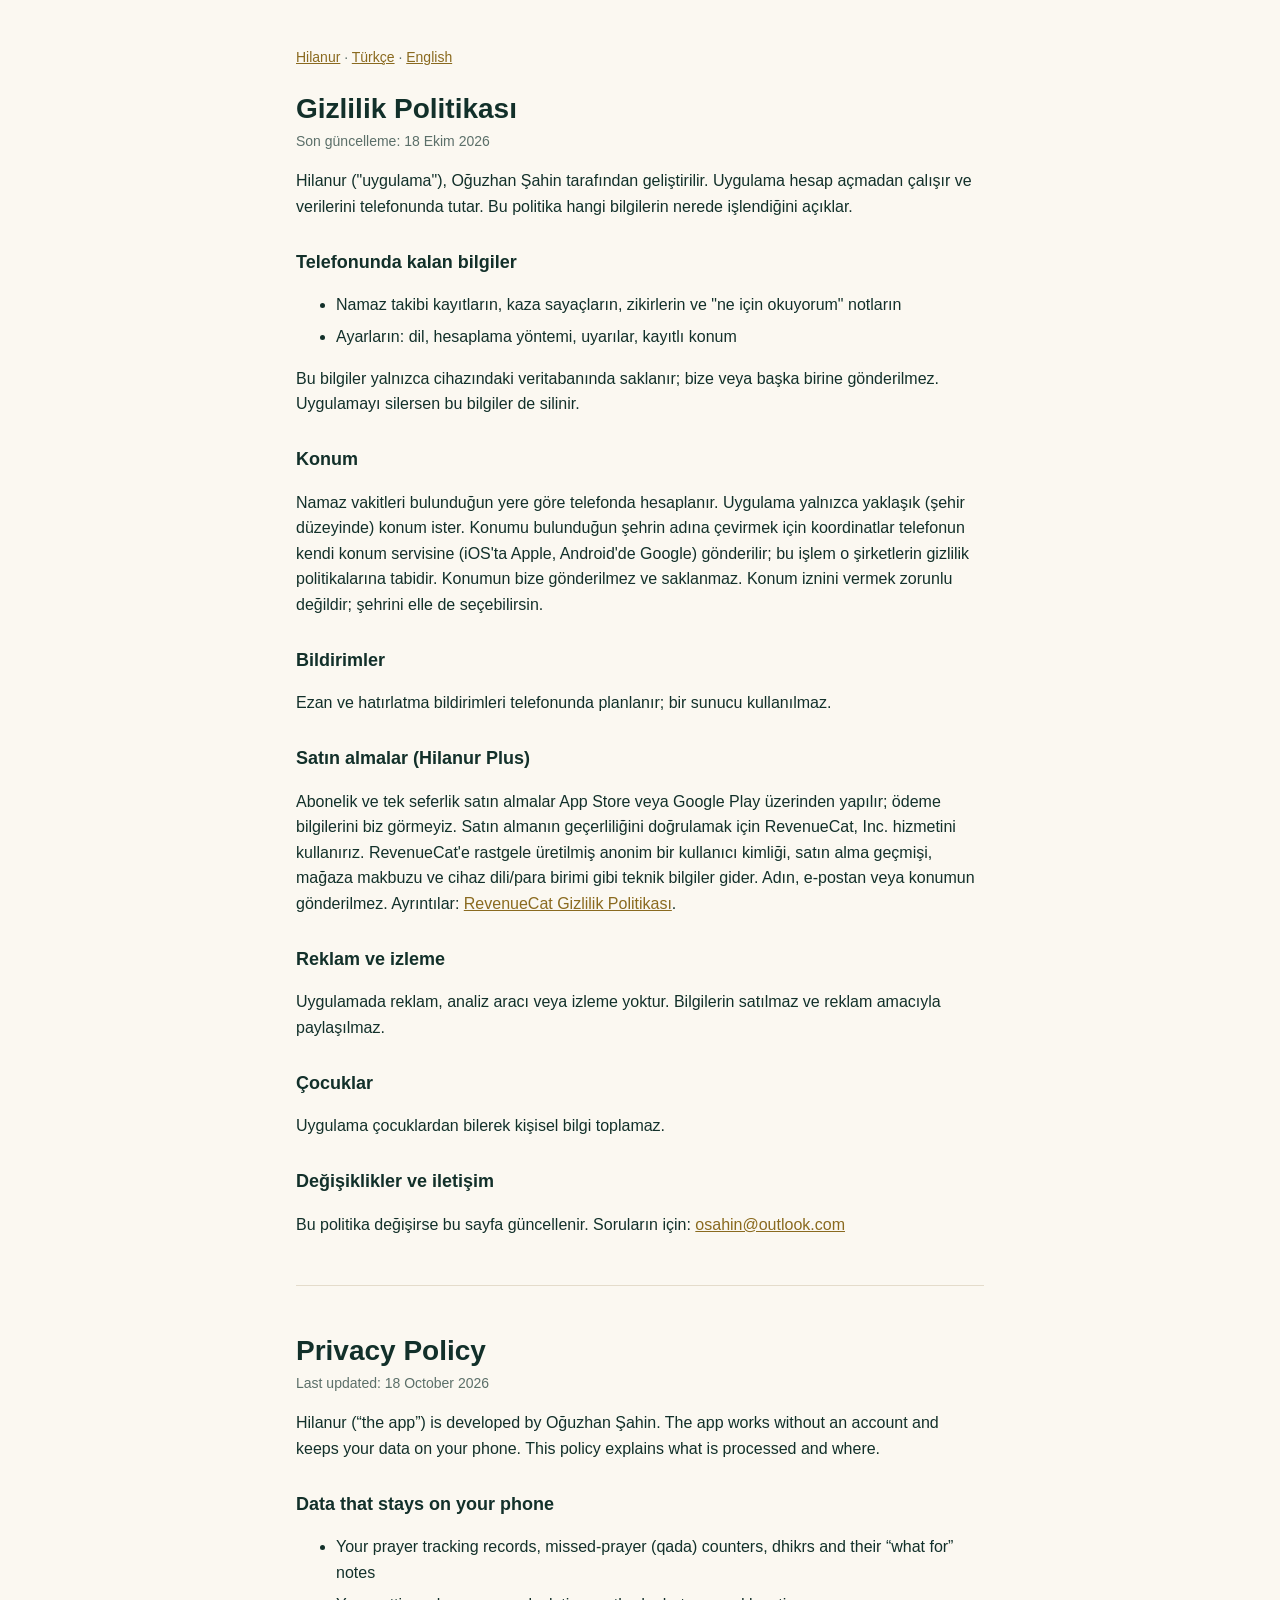
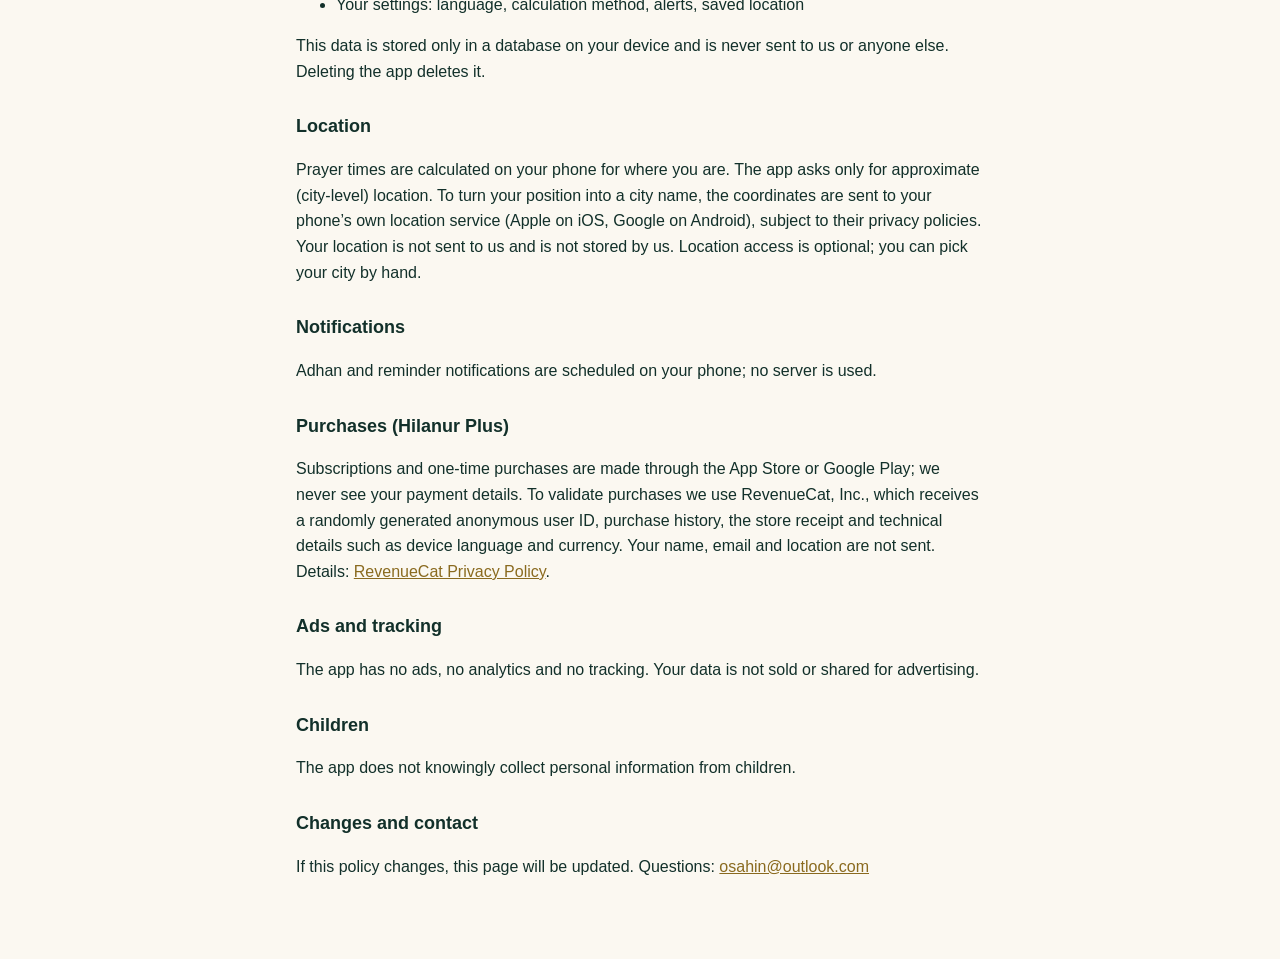
==== privacy.html @ 168f04a9 "Hilanur privacy policy, terms and support pages Co-Authored-By: Claude Opus 5.5 <noreply@anthropic.c" ====
<!doctype html>
<html lang="tr">
<head>
<meta charset="utf-8">
<meta name="viewport" content="width=device-width, initial-scale=1">
<title>Hilanur — Gizlilik Politikası / Privacy Policy</title>
<link rel="stylesheet" href="style.css">
</head>
<body>
<main>
<p class="nav"><a href="index.html">Hilanur</a> · <a href="#tr">Türkçe</a> · <a href="#en">English</a></p>

<section id="tr" lang="tr">
<h1>Gizlilik Politikası</h1>
<p class="meta">Son güncelleme: 18 Ekim 2026</p>
<p>Hilanur ("uygulama"), Oğuzhan Şahin tarafından geliştirilir. Uygulama hesap açmadan çalışır ve verilerini telefonunda tutar. Bu politika hangi bilgilerin nerede işlendiğini açıklar.</p>

<h2>Telefonunda kalan bilgiler</h2>
<ul>
<li>Namaz takibi kayıtların, kaza sayaçların, zikirlerin ve "ne için okuyorum" notların</li>
<li>Ayarların: dil, hesaplama yöntemi, uyarılar, kayıtlı konum</li>
</ul>
<p>Bu bilgiler yalnızca cihazındaki veritabanında saklanır; bize veya başka birine gönderilmez. Uygulamayı silersen bu bilgiler de silinir.</p>

<h2>Konum</h2>
<p>Namaz vakitleri bulunduğun yere göre telefonda hesaplanır. Uygulama yalnızca yaklaşık (şehir düzeyinde) konum ister. Konumu bulunduğun şehrin adına çevirmek için koordinatlar telefonun kendi konum servisine (iOS'ta Apple, Android'de Google) gönderilir; bu işlem o şirketlerin gizlilik politikalarına tabidir. Konumun bize gönderilmez ve saklanmaz. Konum iznini vermek zorunlu değildir; şehrini elle de seçebilirsin.</p>

<h2>Bildirimler</h2>
<p>Ezan ve hatırlatma bildirimleri telefonunda planlanır; bir sunucu kullanılmaz.</p>

<h2>Satın almalar (Hilanur Plus)</h2>
<p>Abonelik ve tek seferlik satın almalar App Store veya Google Play üzerinden yapılır; ödeme bilgilerini biz görmeyiz. Satın almanın geçerliliğini doğrulamak için RevenueCat, Inc. hizmetini kullanırız. RevenueCat'e rastgele üretilmiş anonim bir kullanıcı kimliği, satın alma geçmişi, mağaza makbuzu ve cihaz dili/para birimi gibi teknik bilgiler gider. Adın, e-postan veya konumun gönderilmez. Ayrıntılar: <a href="https://www.revenuecat.com/privacy">RevenueCat Gizlilik Politikası</a>.</p>

<h2>Reklam ve izleme</h2>
<p>Uygulamada reklam, analiz aracı veya izleme yoktur. Bilgilerin satılmaz ve reklam amacıyla paylaşılmaz.</p>

<h2>Çocuklar</h2>
<p>Uygulama çocuklardan bilerek kişisel bilgi toplamaz.</p>

<h2>Değişiklikler ve iletişim</h2>
<p>Bu politika değişirse bu sayfa güncellenir. Soruların için: <a href="mailto:osahin@outlook.com">osahin@outlook.com</a></p>
</section>

<hr>

<section id="en" lang="en">
<h1>Privacy Policy</h1>
<p class="meta">Last updated: 18 October 2026</p>
<p>Hilanur (“the app”) is developed by Oğuzhan Şahin. The app works without an account and keeps your data on your phone. This policy explains what is processed and where.</p>

<h2>Data that stays on your phone</h2>
<ul>
<li>Your prayer tracking records, missed-prayer (qada) counters, dhikrs and their “what for” notes</li>
<li>Your settings: language, calculation method, alerts, saved location</li>
</ul>
<p>This data is stored only in a database on your device and is never sent to us or anyone else. Deleting the app deletes it.</p>

<h2>Location</h2>
<p>Prayer times are calculated on your phone for where you are. The app asks only for approximate (city-level) location. To turn your position into a city name, the coordinates are sent to your phone’s own location service (Apple on iOS, Google on Android), subject to their privacy policies. Your location is not sent to us and is not stored by us. Location access is optional; you can pick your city by hand.</p>

<h2>Notifications</h2>
<p>Adhan and reminder notifications are scheduled on your phone; no server is used.</p>

<h2>Purchases (Hilanur Plus)</h2>
<p>Subscriptions and one-time purchases are made through the App Store or Google Play; we never see your payment details. To validate purchases we use RevenueCat, Inc., which receives a randomly generated anonymous user ID, purchase history, the store receipt and technical details such as device language and currency. Your name, email and location are not sent. Details: <a href="https://www.revenuecat.com/privacy">RevenueCat Privacy Policy</a>.</p>

<h2>Ads and tracking</h2>
<p>The app has no ads, no analytics and no tracking. Your data is not sold or shared for advertising.</p>

<h2>Children</h2>
<p>The app does not knowingly collect personal information from children.</p>

<h2>Changes and contact</h2>
<p>If this policy changes, this page will be updated. Questions: <a href="mailto:osahin@outlook.com">osahin@outlook.com</a></p>
</section>
</main>
</body>
</html>
---- style.css ----
:root {
  --bg: #fbf8f1;
  --ink: #12302a;
  --muted: #5b6f69;
  --accent: #8a6a1f;
  --rule: #e4dccb;
}
@media (prefers-color-scheme: dark) {
  :root {
    --bg: #0e1f1b;
    --ink: #eee7d6;
    --muted: #a9b5b0;
    --accent: #d9b45b;
    --rule: #26403a;
  }
}
* { box-sizing: border-box; }
body {
  margin: 0;
  background: var(--bg);
  color: var(--ink);
  font: 16px/1.6 -apple-system, BlinkMacSystemFont, "Segoe UI", Roboto, sans-serif;
}
main { max-width: 720px; margin: 0 auto; padding: 32px 16px 64px; }
h1 { font-size: 28px; line-height: 1.2; margin: 24px 0 4px; }
h2 { font-size: 18px; margin: 28px 0 6px; }
a { color: var(--accent); }
.nav { font-size: 14px; color: var(--muted); }
.meta { color: var(--muted); font-size: 14px; margin-top: 0; }
hr { border: 0; border-top: 1px solid var(--rule); margin: 48px 0; }
li { margin-bottom: 6px; }
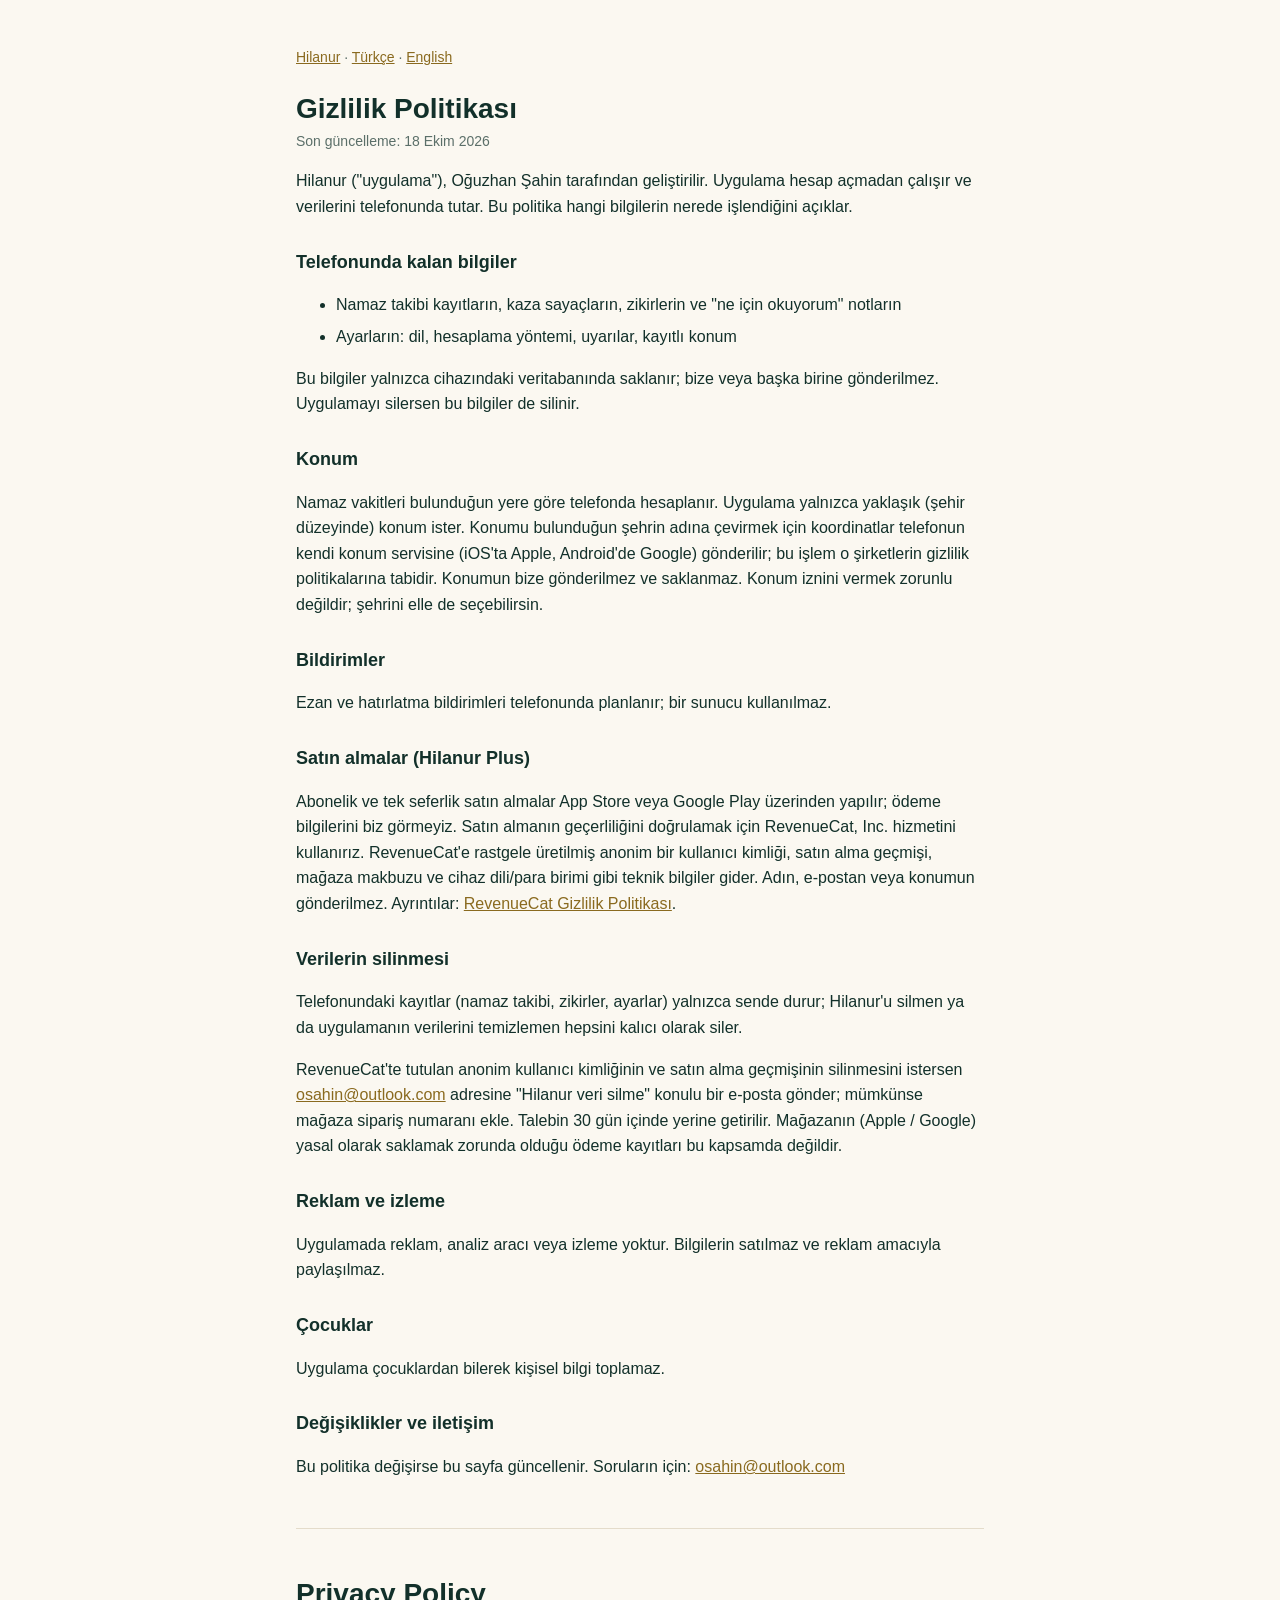
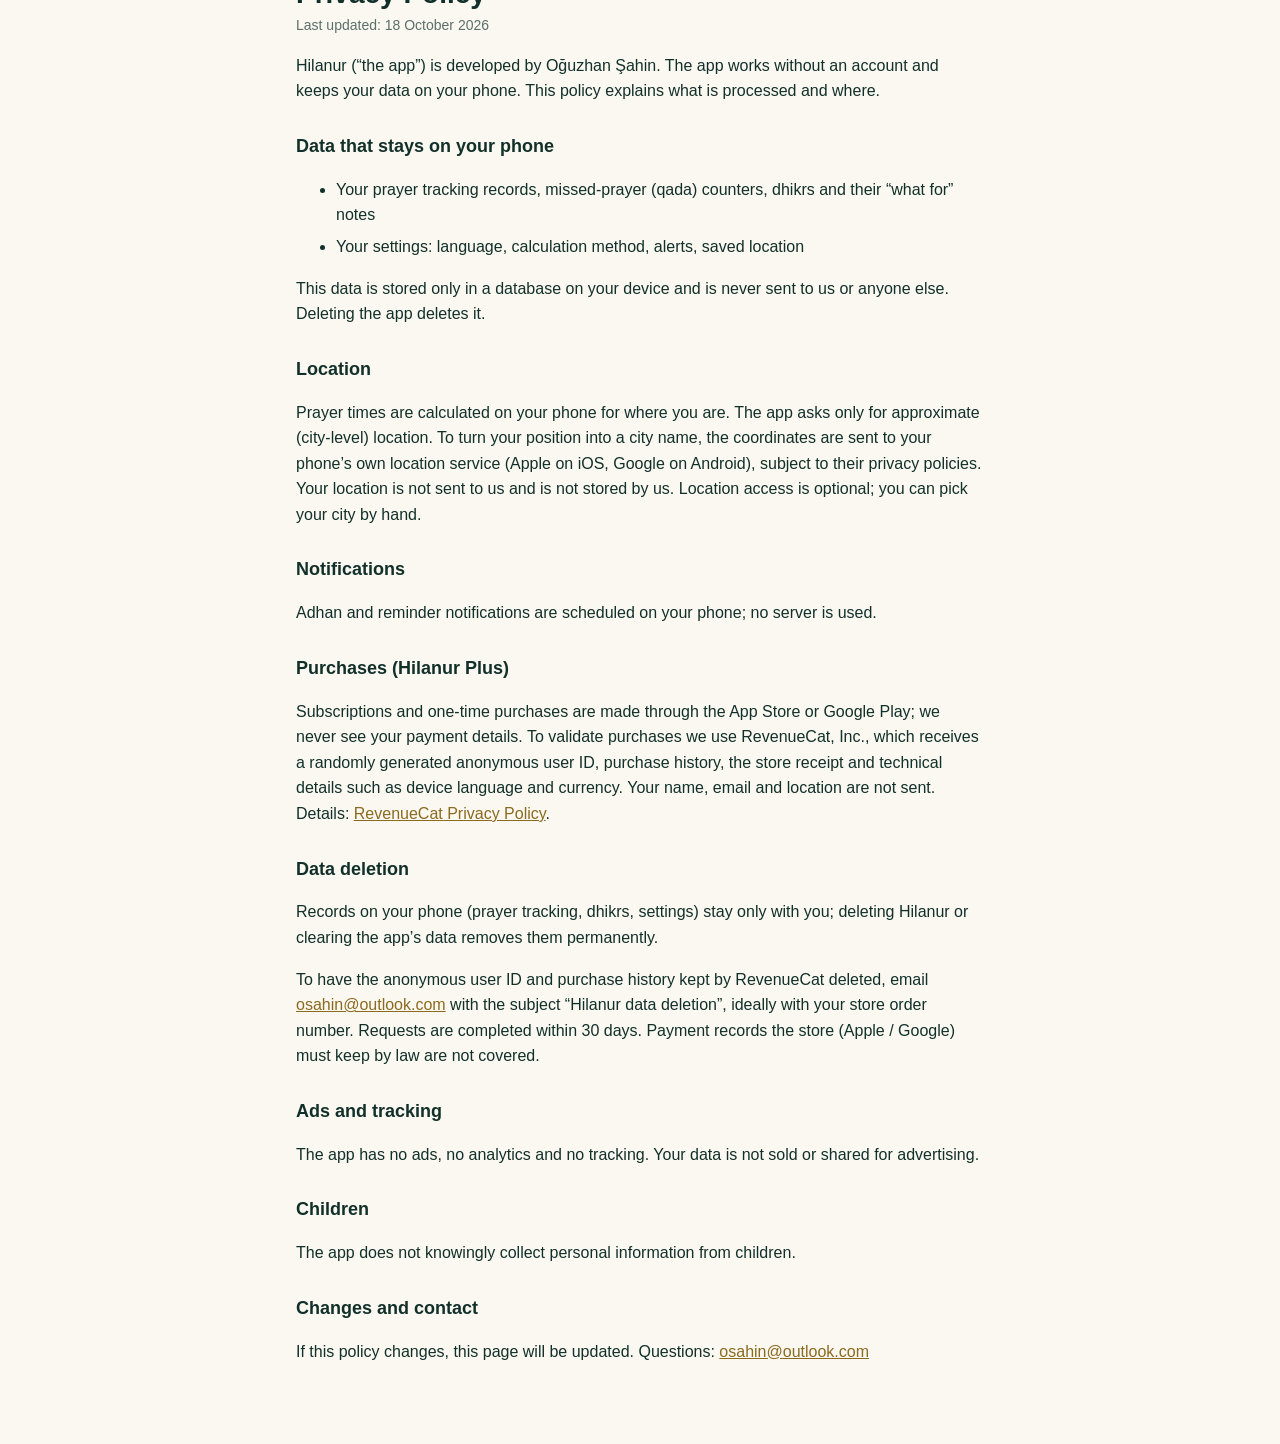
==== commit bd5489c7: "Add data deletion section Co-Authored-By: Claude Opus 5.5 <noreply@anthropic.com>" ====
--- a/privacy.html
+++ b/privacy.html
@@ -30,6 +30,10 @@
 
 <h2>Satın almalar (Hilanur Plus)</h2>
 <p>Abonelik ve tek seferlik satın almalar App Store veya Google Play üzerinden yapılır; ödeme bilgilerini biz görmeyiz. Satın almanın geçerliliğini doğrulamak için RevenueCat, Inc. hizmetini kullanırız. RevenueCat'e rastgele üretilmiş anonim bir kullanıcı kimliği, satın alma geçmişi, mağaza makbuzu ve cihaz dili/para birimi gibi teknik bilgiler gider. Adın, e-postan veya konumun gönderilmez. Ayrıntılar: <a href="https://www.revenuecat.com/privacy">RevenueCat Gizlilik Politikası</a>.</p>
+
+<h2 id="silme">Verilerin silinmesi</h2>
+<p>Telefonundaki kayıtlar (namaz takibi, zikirler, ayarlar) yalnızca sende durur; Hilanur'u silmen ya da uygulamanın verilerini temizlemen hepsini kalıcı olarak siler.</p>
+<p>RevenueCat'te tutulan anonim kullanıcı kimliğinin ve satın alma geçmişinin silinmesini istersen <a href="mailto:osahin@outlook.com?subject=Hilanur%20veri%20silme">osahin@outlook.com</a> adresine "Hilanur veri silme" konulu bir e-posta gönder; mümkünse mağaza sipariş numaranı ekle. Talebin 30 gün içinde yerine getirilir. Mağazanın (Apple / Google) yasal olarak saklamak zorunda olduğu ödeme kayıtları bu kapsamda değildir.</p>
 
 <h2>Reklam ve izleme</h2>
 <p>Uygulamada reklam, analiz aracı veya izleme yoktur. Bilgilerin satılmaz ve reklam amacıyla paylaşılmaz.</p>
@@ -64,6 +68,10 @@
 <h2>Purchases (Hilanur Plus)</h2>
 <p>Subscriptions and one-time purchases are made through the App Store or Google Play; we never see your payment details. To validate purchases we use RevenueCat, Inc., which receives a randomly generated anonymous user ID, purchase history, the store receipt and technical details such as device language and currency. Your name, email and location are not sent. Details: <a href="https://www.revenuecat.com/privacy">RevenueCat Privacy Policy</a>.</p>
 
+<h2 id="delete">Data deletion</h2>
+<p>Records on your phone (prayer tracking, dhikrs, settings) stay only with you; deleting Hilanur or clearing the app’s data removes them permanently.</p>
+<p>To have the anonymous user ID and purchase history kept by RevenueCat deleted, email <a href="mailto:osahin@outlook.com?subject=Hilanur%20data%20deletion">osahin@outlook.com</a> with the subject “Hilanur data deletion”, ideally with your store order number. Requests are completed within 30 days. Payment records the store (Apple / Google) must keep by law are not covered.</p>
+
 <h2>Ads and tracking</h2>
 <p>The app has no ads, no analytics and no tracking. Your data is not sold or shared for advertising.</p>
 
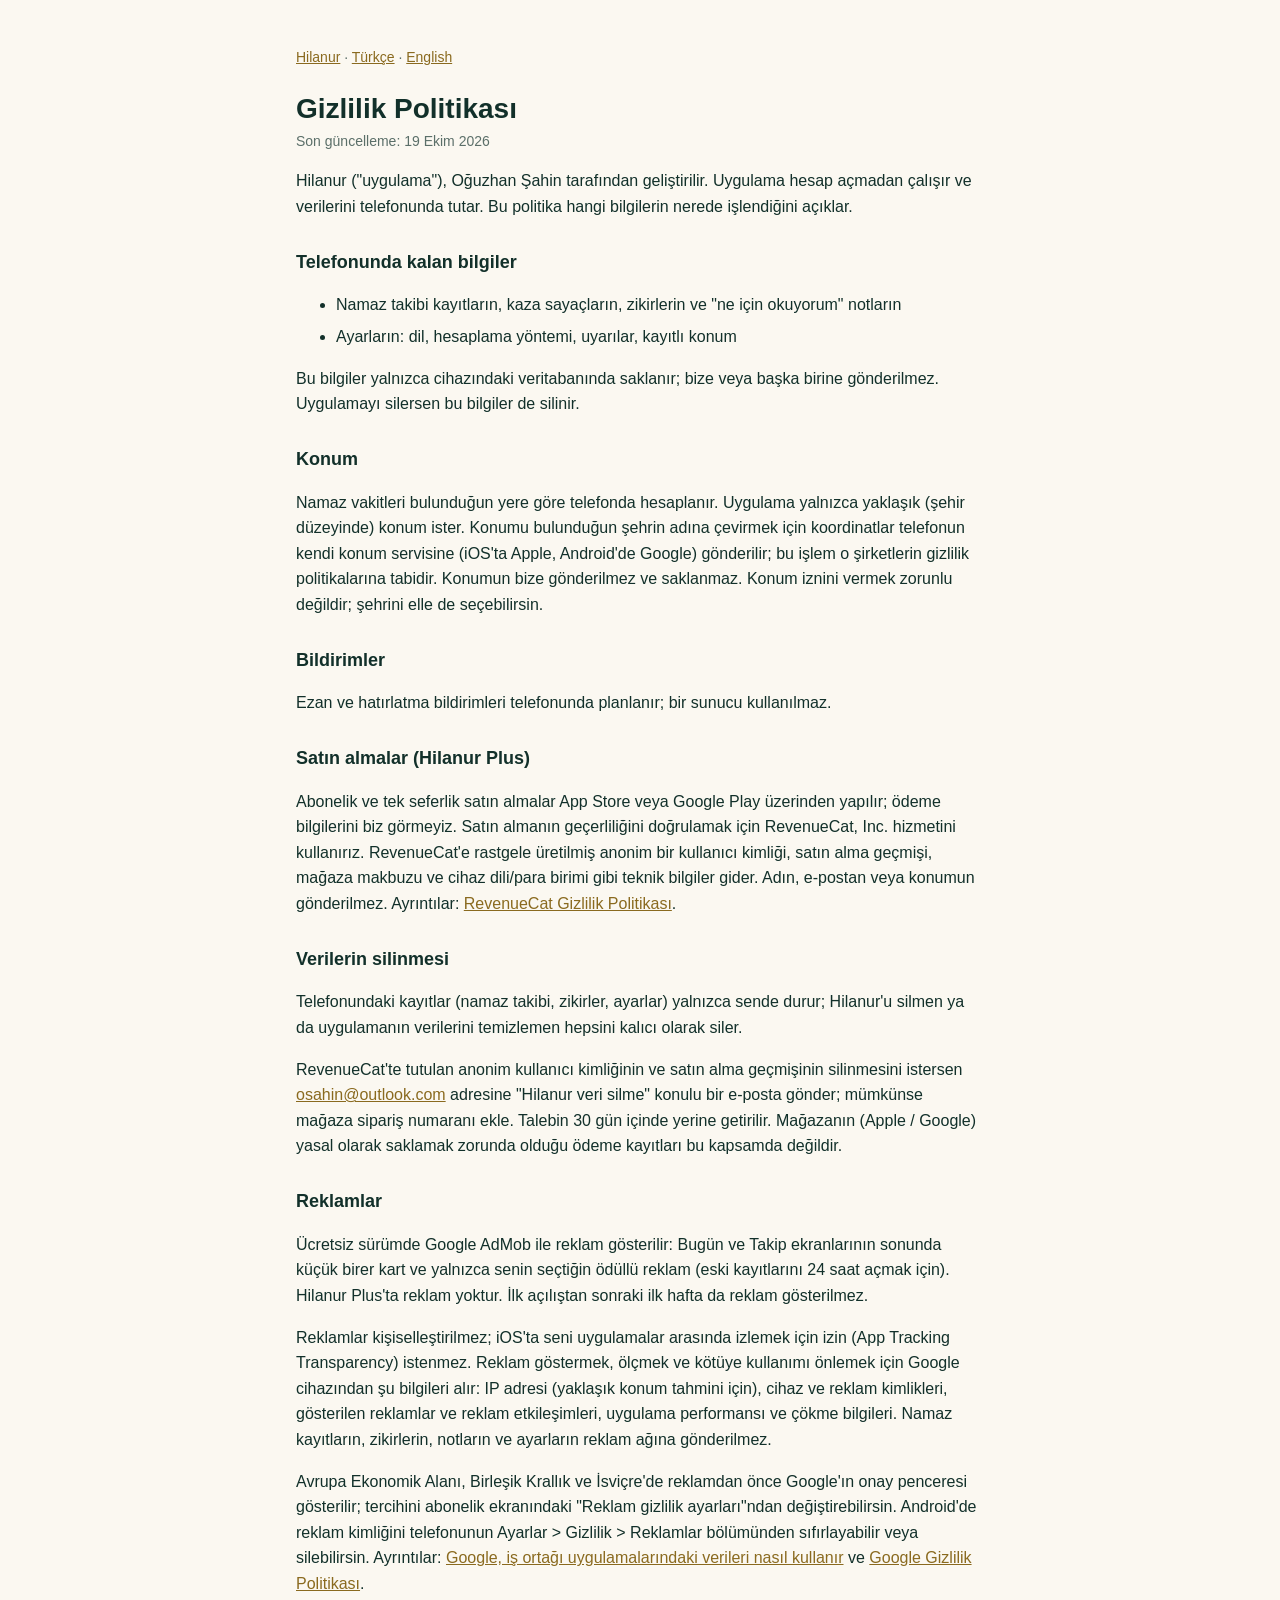
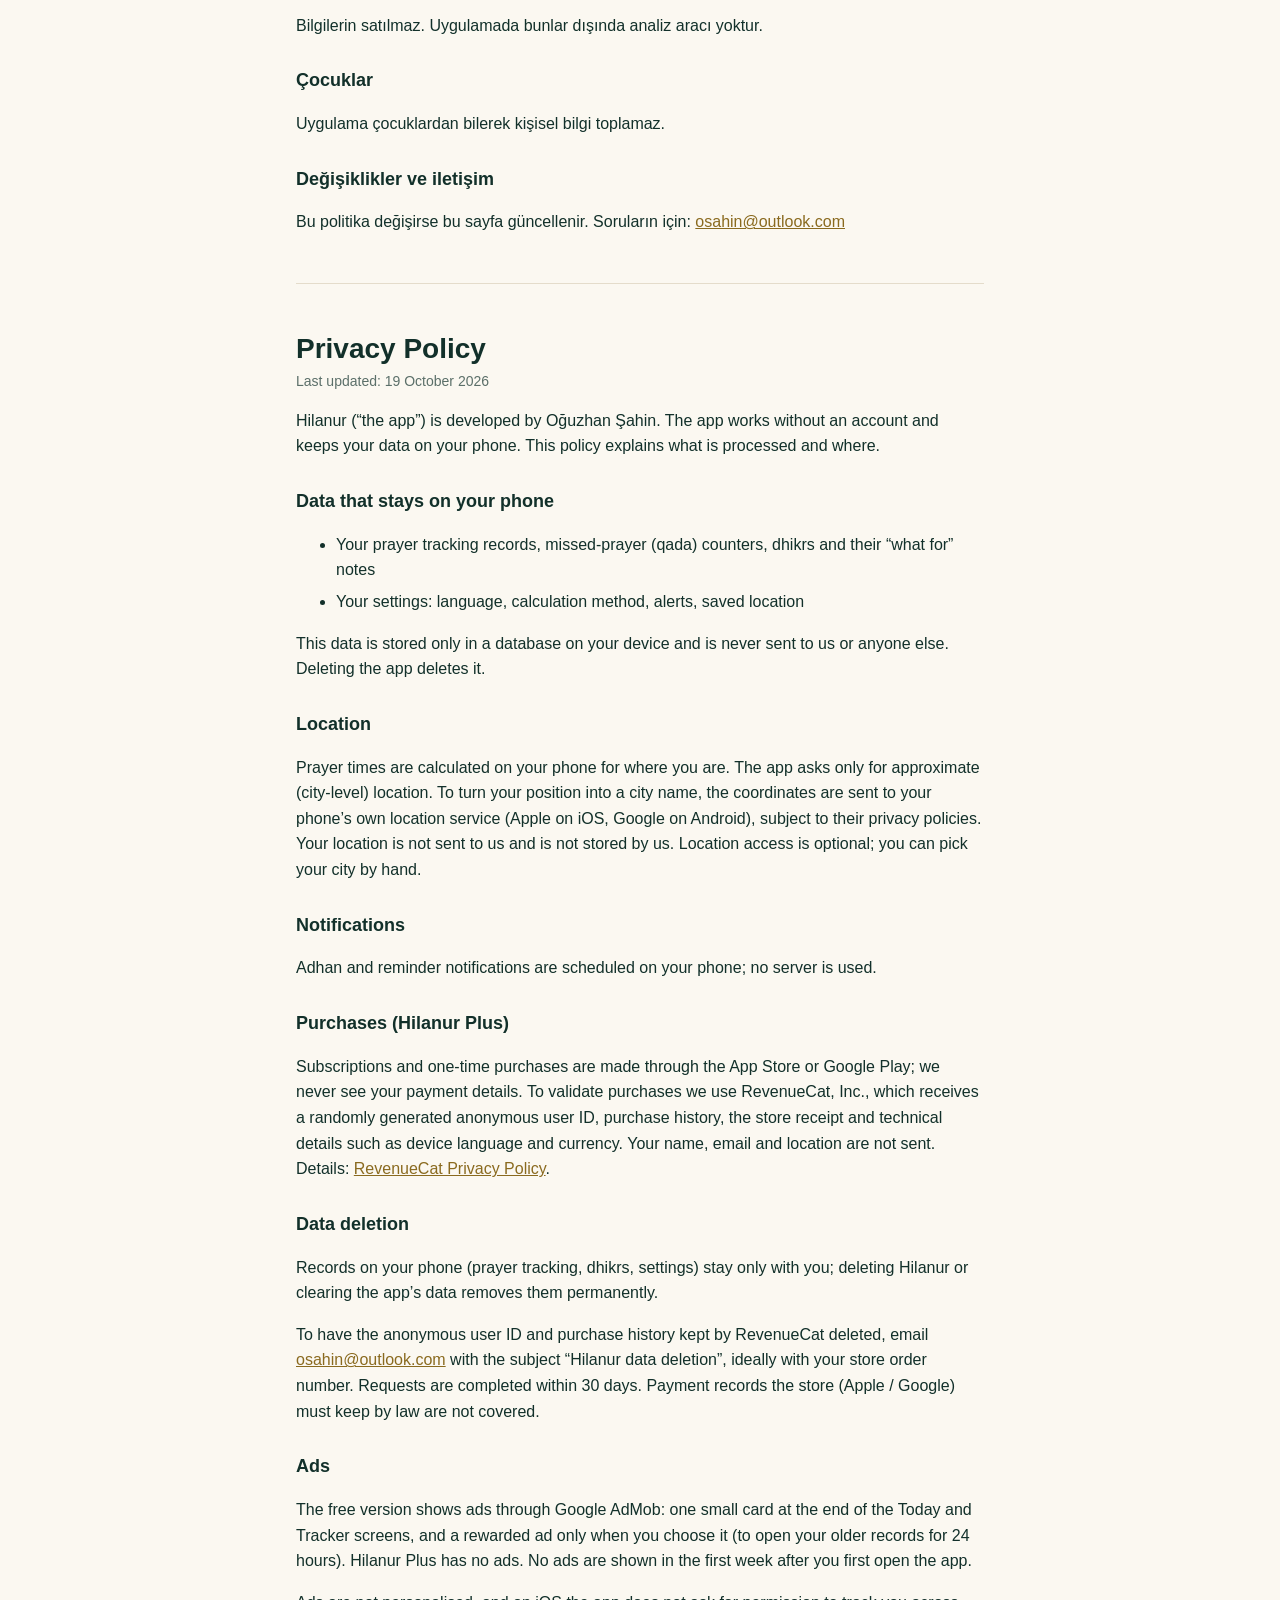
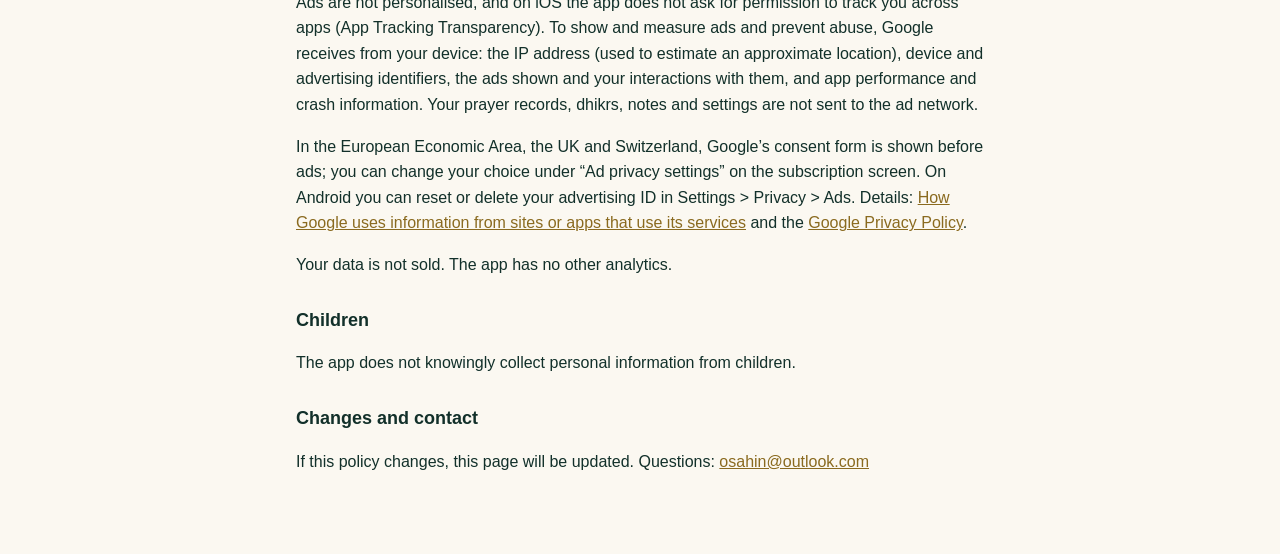
==== commit 46604ce6: "Privacy policy: describe AdMob ads Co-Authored-By: Claude Opus 5.5 <noreply@anthropic.com>" ====
--- a/privacy.html
+++ b/privacy.html
@@ -12,7 +12,7 @@
 
 <section id="tr" lang="tr">
 <h1>Gizlilik Politikası</h1>
-<p class="meta">Son güncelleme: 18 Ekim 2026</p>
+<p class="meta">Son güncelleme: 19 Ekim 2026</p>
 <p>Hilanur ("uygulama"), Oğuzhan Şahin tarafından geliştirilir. Uygulama hesap açmadan çalışır ve verilerini telefonunda tutar. Bu politika hangi bilgilerin nerede işlendiğini açıklar.</p>
 
 <h2>Telefonunda kalan bilgiler</h2>
@@ -35,8 +35,11 @@
 <p>Telefonundaki kayıtlar (namaz takibi, zikirler, ayarlar) yalnızca sende durur; Hilanur'u silmen ya da uygulamanın verilerini temizlemen hepsini kalıcı olarak siler.</p>
 <p>RevenueCat'te tutulan anonim kullanıcı kimliğinin ve satın alma geçmişinin silinmesini istersen <a href="mailto:osahin@outlook.com?subject=Hilanur%20veri%20silme">osahin@outlook.com</a> adresine "Hilanur veri silme" konulu bir e-posta gönder; mümkünse mağaza sipariş numaranı ekle. Talebin 30 gün içinde yerine getirilir. Mağazanın (Apple / Google) yasal olarak saklamak zorunda olduğu ödeme kayıtları bu kapsamda değildir.</p>
 
-<h2>Reklam ve izleme</h2>
-<p>Uygulamada reklam, analiz aracı veya izleme yoktur. Bilgilerin satılmaz ve reklam amacıyla paylaşılmaz.</p>
+<h2>Reklamlar</h2>
+<p>Ücretsiz sürümde Google AdMob ile reklam gösterilir: Bugün ve Takip ekranlarının sonunda küçük birer kart ve yalnızca senin seçtiğin ödüllü reklam (eski kayıtlarını 24 saat açmak için). Hilanur Plus'ta reklam yoktur. İlk açılıştan sonraki ilk hafta da reklam gösterilmez.</p>
+<p>Reklamlar kişiselleştirilmez; iOS'ta seni uygulamalar arasında izlemek için izin (App Tracking Transparency) istenmez. Reklam göstermek, ölçmek ve kötüye kullanımı önlemek için Google cihazından şu bilgileri alır: IP adresi (yaklaşık konum tahmini için), cihaz ve reklam kimlikleri, gösterilen reklamlar ve reklam etkileşimleri, uygulama performansı ve çökme bilgileri. Namaz kayıtların, zikirlerin, notların ve ayarların reklam ağına gönderilmez.</p>
+<p>Avrupa Ekonomik Alanı, Birleşik Krallık ve İsviçre'de reklamdan önce Google'ın onay penceresi gösterilir; tercihini abonelik ekranındaki "Reklam gizlilik ayarları"ndan değiştirebilirsin. Android'de reklam kimliğini telefonunun Ayarlar &gt; Gizlilik &gt; Reklamlar bölümünden sıfırlayabilir veya silebilirsin. Ayrıntılar: <a href="https://policies.google.com/technologies/partner-sites">Google, iş ortağı uygulamalarındaki verileri nasıl kullanır</a> ve <a href="https://policies.google.com/privacy">Google Gizlilik Politikası</a>.</p>
+<p>Bilgilerin satılmaz. Uygulamada bunlar dışında analiz aracı yoktur.</p>
 
 <h2>Çocuklar</h2>
 <p>Uygulama çocuklardan bilerek kişisel bilgi toplamaz.</p>
@@ -49,7 +52,7 @@
 
 <section id="en" lang="en">
 <h1>Privacy Policy</h1>
-<p class="meta">Last updated: 18 October 2026</p>
+<p class="meta">Last updated: 19 October 2026</p>
 <p>Hilanur (“the app”) is developed by Oğuzhan Şahin. The app works without an account and keeps your data on your phone. This policy explains what is processed and where.</p>
 
 <h2>Data that stays on your phone</h2>
@@ -72,8 +75,11 @@
 <p>Records on your phone (prayer tracking, dhikrs, settings) stay only with you; deleting Hilanur or clearing the app’s data removes them permanently.</p>
 <p>To have the anonymous user ID and purchase history kept by RevenueCat deleted, email <a href="mailto:osahin@outlook.com?subject=Hilanur%20data%20deletion">osahin@outlook.com</a> with the subject “Hilanur data deletion”, ideally with your store order number. Requests are completed within 30 days. Payment records the store (Apple / Google) must keep by law are not covered.</p>
 
-<h2>Ads and tracking</h2>
-<p>The app has no ads, no analytics and no tracking. Your data is not sold or shared for advertising.</p>
+<h2>Ads</h2>
+<p>The free version shows ads through Google AdMob: one small card at the end of the Today and Tracker screens, and a rewarded ad only when you choose it (to open your older records for 24 hours). Hilanur Plus has no ads. No ads are shown in the first week after you first open the app.</p>
+<p>Ads are not personalised, and on iOS the app does not ask for permission to track you across apps (App Tracking Transparency). To show and measure ads and prevent abuse, Google receives from your device: the IP address (used to estimate an approximate location), device and advertising identifiers, the ads shown and your interactions with them, and app performance and crash information. Your prayer records, dhikrs, notes and settings are not sent to the ad network.</p>
+<p>In the European Economic Area, the UK and Switzerland, Google’s consent form is shown before ads; you can change your choice under “Ad privacy settings” on the subscription screen. On Android you can reset or delete your advertising ID in Settings &gt; Privacy &gt; Ads. Details: <a href="https://policies.google.com/technologies/partner-sites">How Google uses information from sites or apps that use its services</a> and the <a href="https://policies.google.com/privacy">Google Privacy Policy</a>.</p>
+<p>Your data is not sold. The app has no other analytics.</p>
 
 <h2>Children</h2>
 <p>The app does not knowingly collect personal information from children.</p>
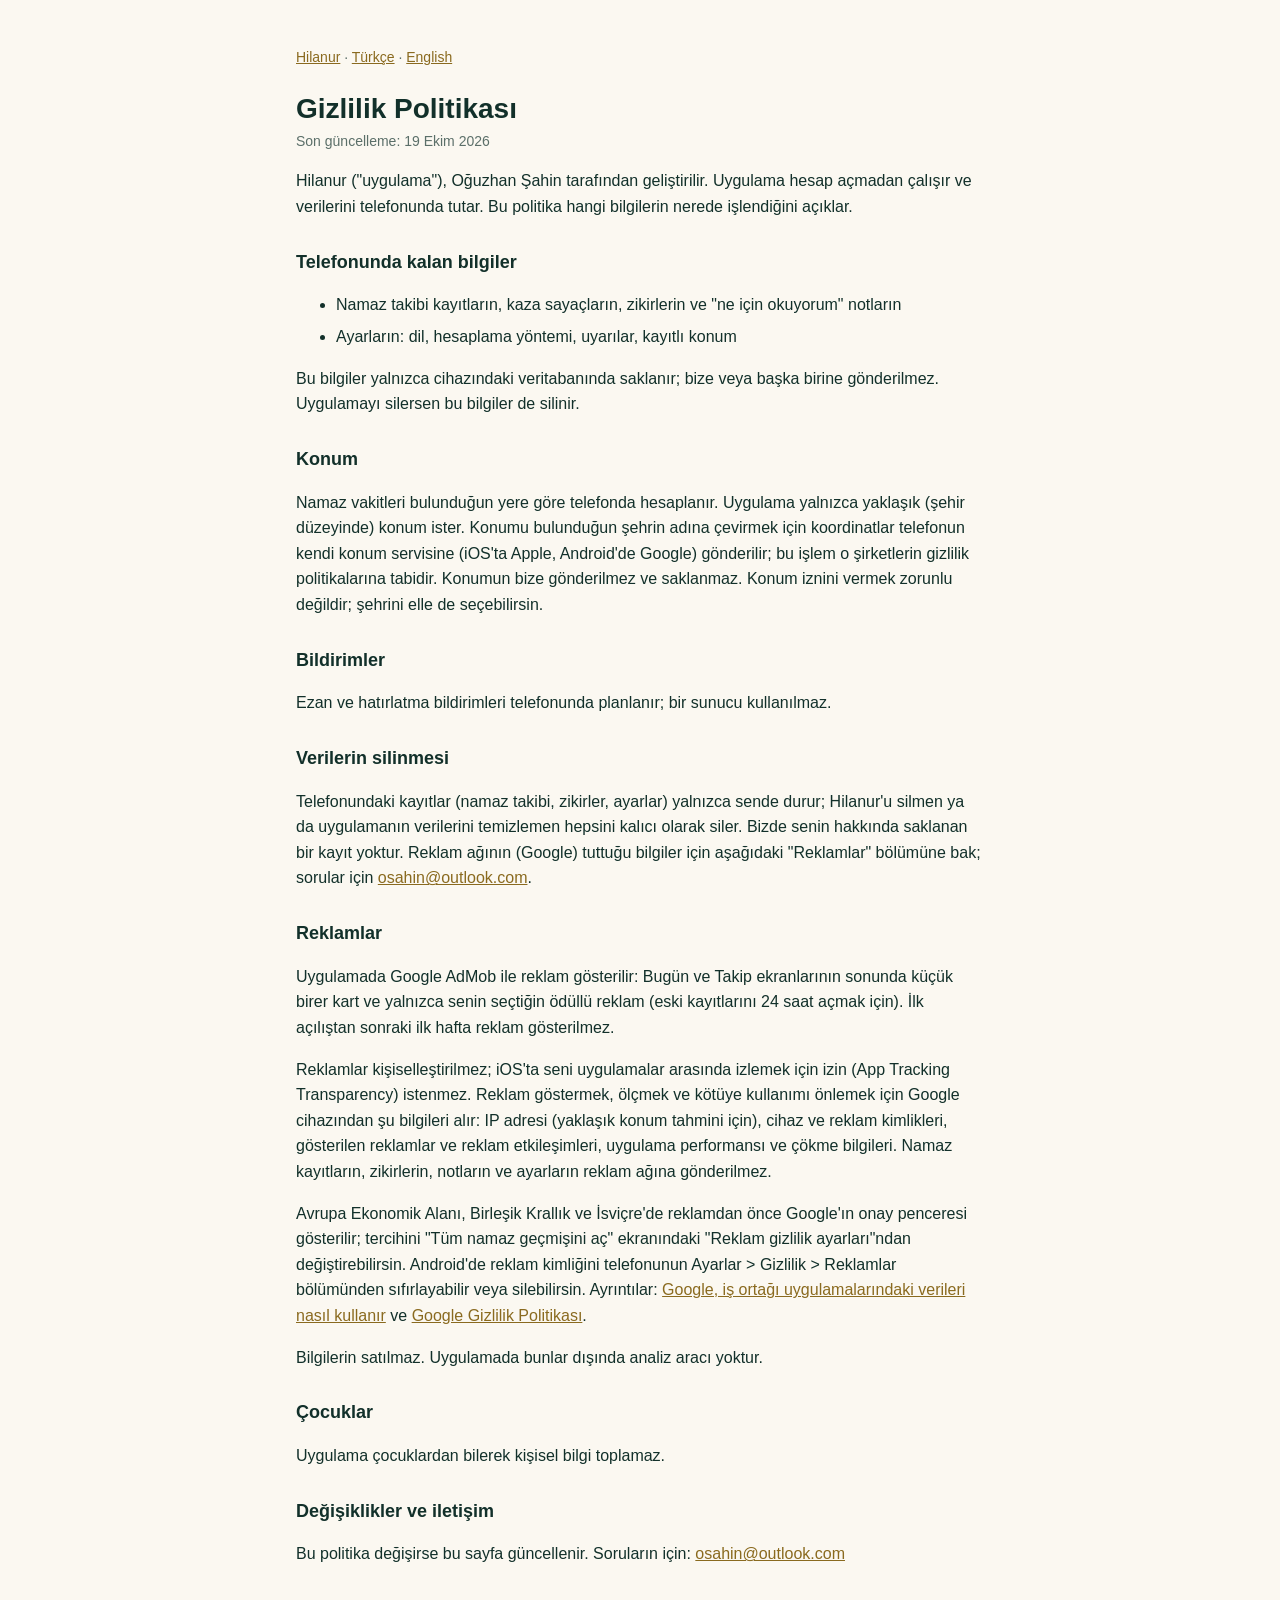
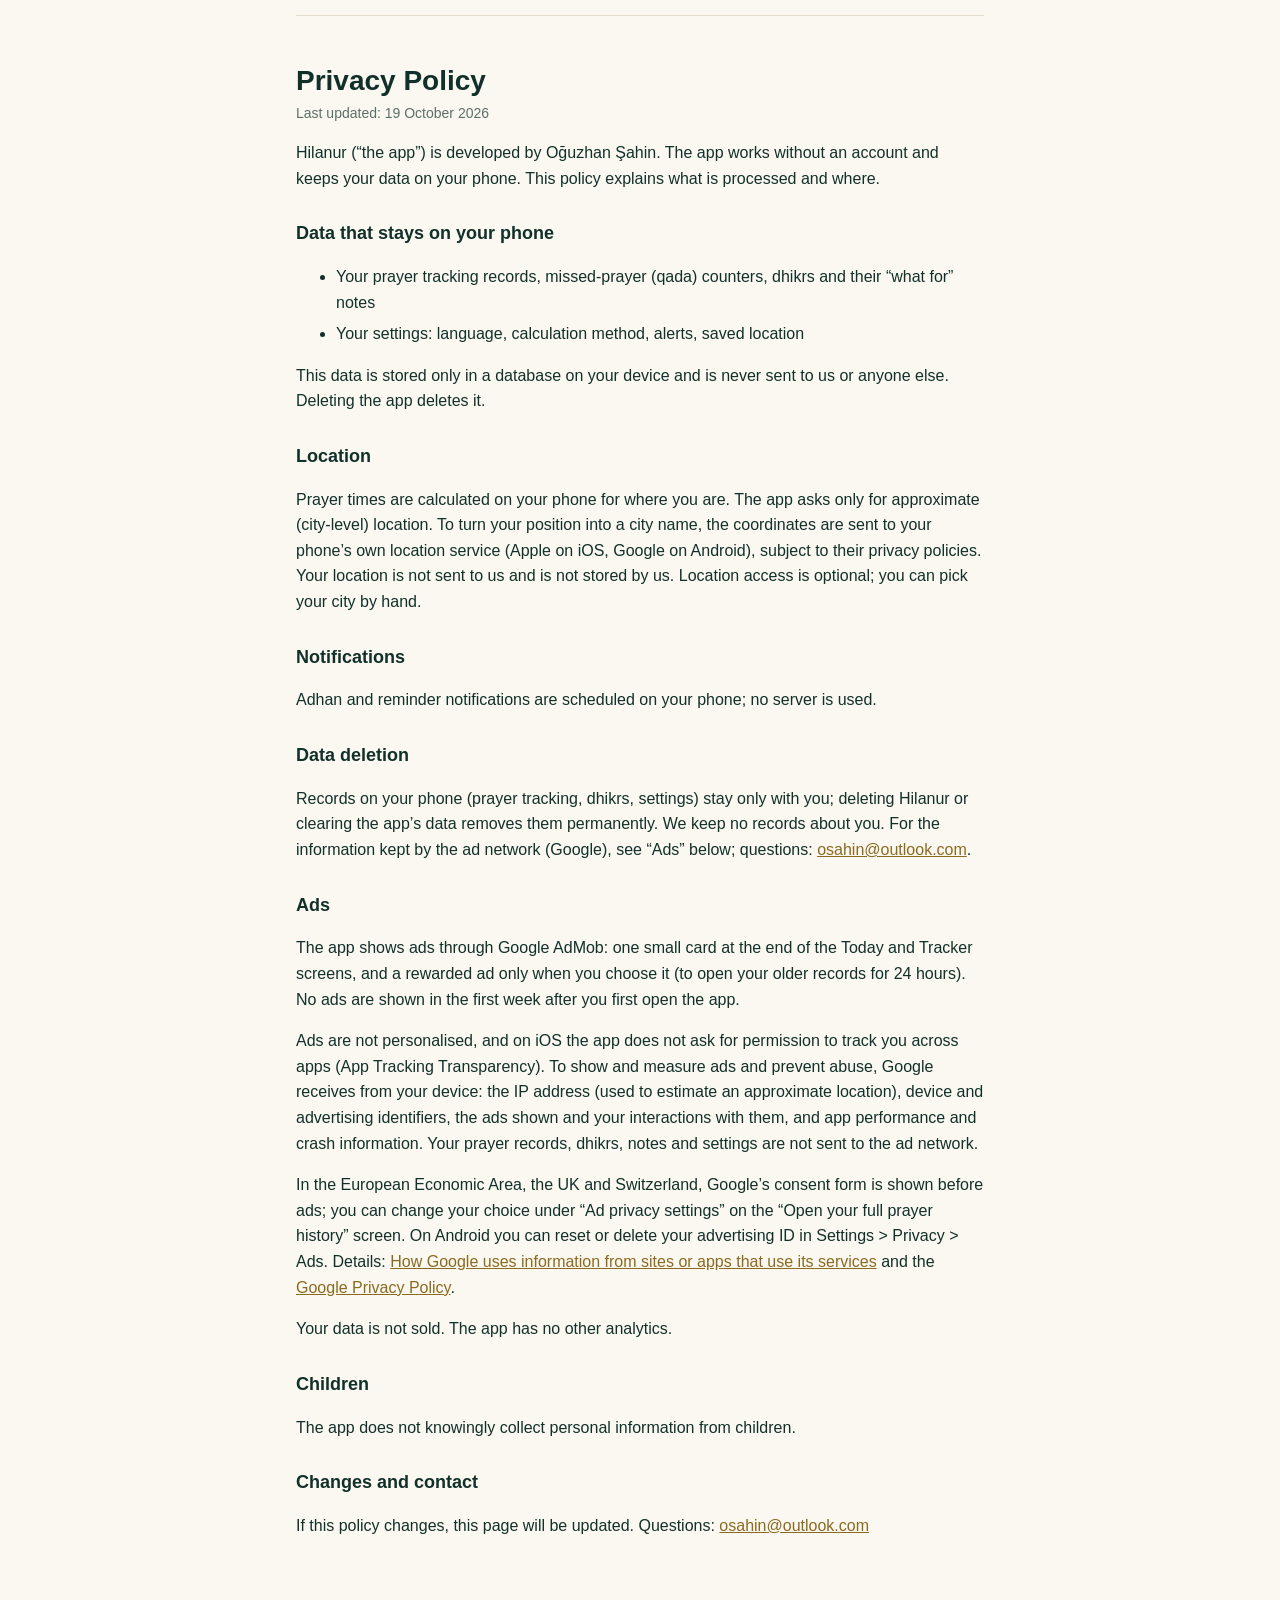
==== commit 27048faf: "Privacy and terms: no in-app purchases for now Co-Authored-By: Claude Opus 5.5 <noreply@anthropic.co" ====
--- a/privacy.html
+++ b/privacy.html
@@ -28,17 +28,13 @@
 <h2>Bildirimler</h2>
 <p>Ezan ve hatırlatma bildirimleri telefonunda planlanır; bir sunucu kullanılmaz.</p>
 
-<h2>Satın almalar (Hilanur Plus)</h2>
-<p>Abonelik ve tek seferlik satın almalar App Store veya Google Play üzerinden yapılır; ödeme bilgilerini biz görmeyiz. Satın almanın geçerliliğini doğrulamak için RevenueCat, Inc. hizmetini kullanırız. RevenueCat'e rastgele üretilmiş anonim bir kullanıcı kimliği, satın alma geçmişi, mağaza makbuzu ve cihaz dili/para birimi gibi teknik bilgiler gider. Adın, e-postan veya konumun gönderilmez. Ayrıntılar: <a href="https://www.revenuecat.com/privacy">RevenueCat Gizlilik Politikası</a>.</p>
-
 <h2 id="silme">Verilerin silinmesi</h2>
-<p>Telefonundaki kayıtlar (namaz takibi, zikirler, ayarlar) yalnızca sende durur; Hilanur'u silmen ya da uygulamanın verilerini temizlemen hepsini kalıcı olarak siler.</p>
-<p>RevenueCat'te tutulan anonim kullanıcı kimliğinin ve satın alma geçmişinin silinmesini istersen <a href="mailto:osahin@outlook.com?subject=Hilanur%20veri%20silme">osahin@outlook.com</a> adresine "Hilanur veri silme" konulu bir e-posta gönder; mümkünse mağaza sipariş numaranı ekle. Talebin 30 gün içinde yerine getirilir. Mağazanın (Apple / Google) yasal olarak saklamak zorunda olduğu ödeme kayıtları bu kapsamda değildir.</p>
+<p>Telefonundaki kayıtlar (namaz takibi, zikirler, ayarlar) yalnızca sende durur; Hilanur'u silmen ya da uygulamanın verilerini temizlemen hepsini kalıcı olarak siler. Bizde senin hakkında saklanan bir kayıt yoktur. Reklam ağının (Google) tuttuğu bilgiler için aşağıdaki "Reklamlar" bölümüne bak; sorular için <a href="mailto:osahin@outlook.com?subject=Hilanur%20veri%20silme">osahin@outlook.com</a>.</p>
 
 <h2>Reklamlar</h2>
-<p>Ücretsiz sürümde Google AdMob ile reklam gösterilir: Bugün ve Takip ekranlarının sonunda küçük birer kart ve yalnızca senin seçtiğin ödüllü reklam (eski kayıtlarını 24 saat açmak için). Hilanur Plus'ta reklam yoktur. İlk açılıştan sonraki ilk hafta da reklam gösterilmez.</p>
+<p>Uygulamada Google AdMob ile reklam gösterilir: Bugün ve Takip ekranlarının sonunda küçük birer kart ve yalnızca senin seçtiğin ödüllü reklam (eski kayıtlarını 24 saat açmak için). İlk açılıştan sonraki ilk hafta reklam gösterilmez.</p>
 <p>Reklamlar kişiselleştirilmez; iOS'ta seni uygulamalar arasında izlemek için izin (App Tracking Transparency) istenmez. Reklam göstermek, ölçmek ve kötüye kullanımı önlemek için Google cihazından şu bilgileri alır: IP adresi (yaklaşık konum tahmini için), cihaz ve reklam kimlikleri, gösterilen reklamlar ve reklam etkileşimleri, uygulama performansı ve çökme bilgileri. Namaz kayıtların, zikirlerin, notların ve ayarların reklam ağına gönderilmez.</p>
-<p>Avrupa Ekonomik Alanı, Birleşik Krallık ve İsviçre'de reklamdan önce Google'ın onay penceresi gösterilir; tercihini abonelik ekranındaki "Reklam gizlilik ayarları"ndan değiştirebilirsin. Android'de reklam kimliğini telefonunun Ayarlar &gt; Gizlilik &gt; Reklamlar bölümünden sıfırlayabilir veya silebilirsin. Ayrıntılar: <a href="https://policies.google.com/technologies/partner-sites">Google, iş ortağı uygulamalarındaki verileri nasıl kullanır</a> ve <a href="https://policies.google.com/privacy">Google Gizlilik Politikası</a>.</p>
+<p>Avrupa Ekonomik Alanı, Birleşik Krallık ve İsviçre'de reklamdan önce Google'ın onay penceresi gösterilir; tercihini "Tüm namaz geçmişini aç" ekranındaki "Reklam gizlilik ayarları"ndan değiştirebilirsin. Android'de reklam kimliğini telefonunun Ayarlar &gt; Gizlilik &gt; Reklamlar bölümünden sıfırlayabilir veya silebilirsin. Ayrıntılar: <a href="https://policies.google.com/technologies/partner-sites">Google, iş ortağı uygulamalarındaki verileri nasıl kullanır</a> ve <a href="https://policies.google.com/privacy">Google Gizlilik Politikası</a>.</p>
 <p>Bilgilerin satılmaz. Uygulamada bunlar dışında analiz aracı yoktur.</p>
 
 <h2>Çocuklar</h2>
@@ -68,17 +64,13 @@
 <h2>Notifications</h2>
 <p>Adhan and reminder notifications are scheduled on your phone; no server is used.</p>
 
-<h2>Purchases (Hilanur Plus)</h2>
-<p>Subscriptions and one-time purchases are made through the App Store or Google Play; we never see your payment details. To validate purchases we use RevenueCat, Inc., which receives a randomly generated anonymous user ID, purchase history, the store receipt and technical details such as device language and currency. Your name, email and location are not sent. Details: <a href="https://www.revenuecat.com/privacy">RevenueCat Privacy Policy</a>.</p>
-
 <h2 id="delete">Data deletion</h2>
-<p>Records on your phone (prayer tracking, dhikrs, settings) stay only with you; deleting Hilanur or clearing the app’s data removes them permanently.</p>
-<p>To have the anonymous user ID and purchase history kept by RevenueCat deleted, email <a href="mailto:osahin@outlook.com?subject=Hilanur%20data%20deletion">osahin@outlook.com</a> with the subject “Hilanur data deletion”, ideally with your store order number. Requests are completed within 30 days. Payment records the store (Apple / Google) must keep by law are not covered.</p>
+<p>Records on your phone (prayer tracking, dhikrs, settings) stay only with you; deleting Hilanur or clearing the app’s data removes them permanently. We keep no records about you. For the information kept by the ad network (Google), see “Ads” below; questions: <a href="mailto:osahin@outlook.com?subject=Hilanur%20data%20deletion">osahin@outlook.com</a>.</p>
 
 <h2>Ads</h2>
-<p>The free version shows ads through Google AdMob: one small card at the end of the Today and Tracker screens, and a rewarded ad only when you choose it (to open your older records for 24 hours). Hilanur Plus has no ads. No ads are shown in the first week after you first open the app.</p>
+<p>The app shows ads through Google AdMob: one small card at the end of the Today and Tracker screens, and a rewarded ad only when you choose it (to open your older records for 24 hours). No ads are shown in the first week after you first open the app.</p>
 <p>Ads are not personalised, and on iOS the app does not ask for permission to track you across apps (App Tracking Transparency). To show and measure ads and prevent abuse, Google receives from your device: the IP address (used to estimate an approximate location), device and advertising identifiers, the ads shown and your interactions with them, and app performance and crash information. Your prayer records, dhikrs, notes and settings are not sent to the ad network.</p>
-<p>In the European Economic Area, the UK and Switzerland, Google’s consent form is shown before ads; you can change your choice under “Ad privacy settings” on the subscription screen. On Android you can reset or delete your advertising ID in Settings &gt; Privacy &gt; Ads. Details: <a href="https://policies.google.com/technologies/partner-sites">How Google uses information from sites or apps that use its services</a> and the <a href="https://policies.google.com/privacy">Google Privacy Policy</a>.</p>
+<p>In the European Economic Area, the UK and Switzerland, Google’s consent form is shown before ads; you can change your choice under “Ad privacy settings” on the “Open your full prayer history” screen. On Android you can reset or delete your advertising ID in Settings &gt; Privacy &gt; Ads. Details: <a href="https://policies.google.com/technologies/partner-sites">How Google uses information from sites or apps that use its services</a> and the <a href="https://policies.google.com/privacy">Google Privacy Policy</a>.</p>
 <p>Your data is not sold. The app has no other analytics.</p>
 
 <h2>Children</h2>
